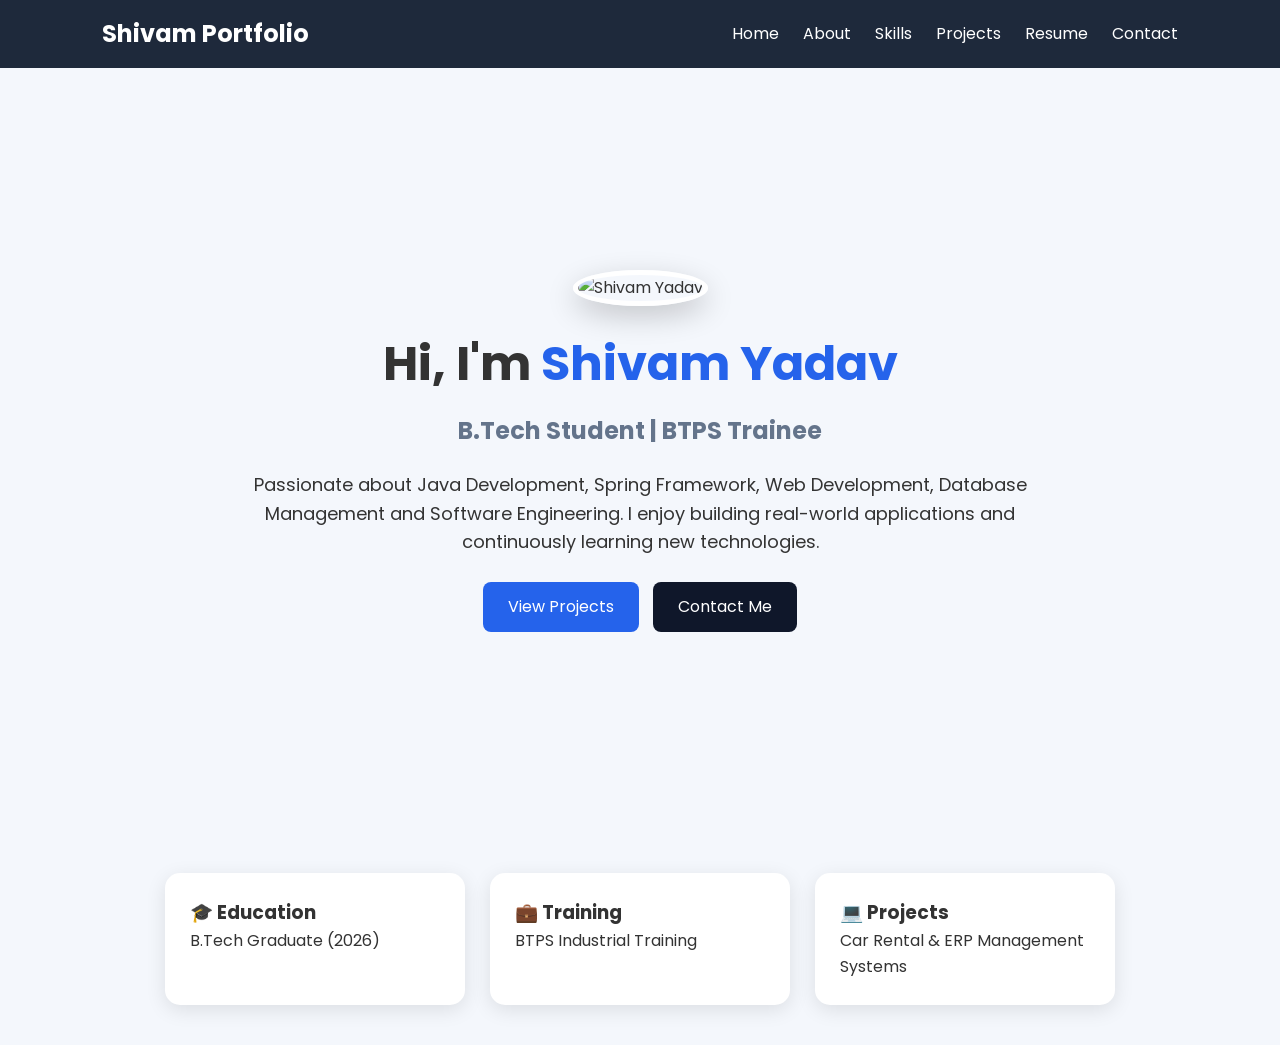
==== index.html @ 820040e4 "portfolio updated" ====
<!DOCTYPE html>
<html lang="en">
<head>
    <meta charset="UTF-8">
    <meta name="viewport" content="width=device-width, initial-scale=1.0">
    <title>Shivam Yadav | Portfolio</title>
    <link rel="stylesheet" href="style.css">
</head>
<body>

    <nav>
        <div class="logo">Shivam Portfolio</div>

        <div class="nav-links">
            <a href="index.html">Home</a>
            <a href="about.html">About</a>
            <a href="skills.html">Skills</a>
            <a href="projects.html">Projects</a>
            <a href="resume.html">Resume</a>
            <a href="contact.html">Contact</a>
        </div>
    </nav>

    <section class="hero">

        <div class="hero-content">

            <img src="images/ShivamYadavpic.jpeg"
                 alt="Shivam Yadav"
                 class="profile-pic">

            <h1>Hi, I'm <span>Shivam Yadav</span></h1>

            <h2>B.Tech Student | BTPS Trainee</h2>

            <p>
                Passionate about Java Development, Spring Framework,
                Web Development, Database Management and Software Engineering.
                I enjoy building real-world applications and continuously
                learning new technologies.
            </p>

            <div class="hero-buttons">
                <a href="projects.html" class="btn">
                    View Projects
                </a>

                <a href="contact.html" class="btn secondary-btn">
                    Contact Me
                </a>
            </div>

        </div>

    </section>

    <section class="highlights">

        <div class="card">
            <h3>🎓 Education</h3>
            <p>B.Tech Graduate (2026)</p>
        </div>

        <div class="card">
            <h3>💼 Training</h3>
            <p>BTPS Industrial Training</p>
        </div>

        <div class="card">
            <h3>💻 Projects</h3>
            <p>Car Rental & ERP Management Systems</p>
        </div>

    </section>

    <script src="script.js"></script>

</body>
</html>
---- style.css ----
/* Google Font */
@import url('https://fonts.googleapis.com/css2?family=Poppins:wght@300;400;500;600;700&display=swap');

*{
    margin:0;
    padding:0;
    box-sizing:border-box;
    font-family:'Poppins',sans-serif;
}

body{
    background:#f4f7fc;
    color:#333;
    line-height:1.6;
}

/* Navbar */

nav{
    background:#1e293b;
    display:flex;
    justify-content:space-between;
    align-items:center;
    padding:15px 8%;
    position:sticky;
    top:0;
    z-index:1000;
}

.logo{
    color:white;
    font-size:24px;
    font-weight:700;
}

.nav-links a{
    color:white;
    text-decoration:none;
    margin-left:20px;
    transition:0.3s;
}

.nav-links a:hover{
    color:#38bdf8;
}

/* Hero Section */

.hero{
    min-height:85vh;
    display:flex;
    justify-content:center;
    align-items:center;
    text-align:center;
    padding:40px 20px;
}

.hero-content{
    max-width:800px;
}

.profile-pic{
    width:220px;
    height:220px;
    border-radius:50%;
    object-fit:cover;
    border:5px solid white;
    box-shadow:0 10px 30px rgba(0,0,0,0.2);
    margin-bottom:20px;
}

.hero h1{
    font-size:48px;
    margin-bottom:10px;
}

.hero h1 span{
    color:#2563eb;
}

.hero h2{
    color:#64748b;
    margin-bottom:20px;
}

.hero p{
    font-size:18px;
    margin-bottom:25px;
}

/* Buttons */

.btn{
    display:inline-block;
    background:#2563eb;
    color:white;
    text-decoration:none;
    padding:12px 25px;
    border-radius:8px;
    transition:0.3s;
    border:none;
    cursor:pointer;
}

.btn:hover{
    transform:translateY(-3px);
}

.secondary-btn{
    background:#0f172a;
    margin-left:10px;
}

/* Cards */

.highlights,
.education-section,
.project-container{
    display:flex;
    justify-content:center;
    flex-wrap:wrap;
    gap:25px;
    padding:40px 20px;
}

.card,
.education-card,
.project-card,
.about-card,
.contact-card{
    background:white;
    border-radius:15px;
    padding:25px;
    box-shadow:0 5px 20px rgba(0,0,0,0.1);
    transition:0.3s;
}

.card:hover,
.education-card:hover,
.project-card:hover,
.contact-card:hover{
    transform:translateY(-8px);
}

.card{
    width:300px;
}

.education-card{
    width:350px;
}

.project-card{
    width:400px;
}

.project-card ul{
    margin-top:10px;
    padding-left:20px;
}

.project-card button{
    margin-top:15px;
}

/* About */

.about-section{
    padding:60px 20px;
    display:flex;
    justify-content:center;
}

.about-card{
    max-width:900px;
    line-height:1.8;
}

/* Contact */

.contact-section{
    padding:60px 20px;
    text-align:center;
}

.contact-subtitle{
    margin-top:10px;
    margin-bottom:30px;
    color:#64748b;
}

.contact-card{
    max-width:700px;
    margin:auto;
}

.contact-item{
    margin:20px 0;
}

.contact-item a{
    text-decoration:none;
    color:#2563eb;
    font-weight:500;
}

.contact-buttons{
    margin-top:25px;
    display:flex;
    justify-content:center;
    gap:15px;
    flex-wrap:wrap;
}

/* Skills */

.skills-container{
    display:flex;
    justify-content:center;
    flex-wrap:wrap;
    gap:15px;
    padding:30px;
}

.skill-card{
    background:white;
    padding:15px 25px;
    border-radius:10px;
    box-shadow:0 4px 15px rgba(0,0,0,0.1);
    transition:0.3s;
}

.skill-card:hover{
    transform:scale(1.05);
}

/* Footer */

footer{
    background:#1e293b;
    color:white;
    text-align:center;
    padding:20px;
    margin-top:40px;
}

/* Responsive */

@media(max-width:768px){

    nav{
        flex-direction:column;
    }

    .nav-links{
        margin-top:10px;
    }

    .nav-links a{
        display:inline-block;
        margin:8px;
    }

    .hero h1{
        font-size:35px;
    }

    .profile-pic{
        width:170px;
        height:170px;
    }

    .project-card,
    .education-card,
    .card{
        width:100%;
    }
}
.skills-section{
    padding:60px 20px;
    text-align:center;
}

.skills-section h1{
    margin-bottom:15px;
}

.skills-intro{
    max-width:700px;
    margin:0 auto 30px;
    color:#64748b;
}

.skill-card{
    width:280px;
    background:white;
    padding:25px;
    border-radius:15px;
    box-shadow:0 5px 20px rgba(0,0,0,0.1);
    transition:0.3s;
}

.skill-card h3{
    margin-bottom:10px;
}

.skill-card:hover{
    transform:translateY(-8px);
}
.resume-section{
    min-height:70vh;
    display:flex;
    justify-content:center;
    align-items:center;
    padding:40px 20px;
}

.resume-card{
    max-width:700px;
    text-align:center;
    background:white;
    padding:40px;
    border-radius:15px;
    box-shadow:0 5px 20px rgba(0,0,0,0.1);
}

.resume-card h1{
    margin-bottom:15px;
}

.resume-card p{
    margin-bottom:25px;
    line-height:1.8;
}

.resume-buttons{
    display:flex;
    justify-content:center;
    gap:15px;
    flex-wrap:wrap;
}
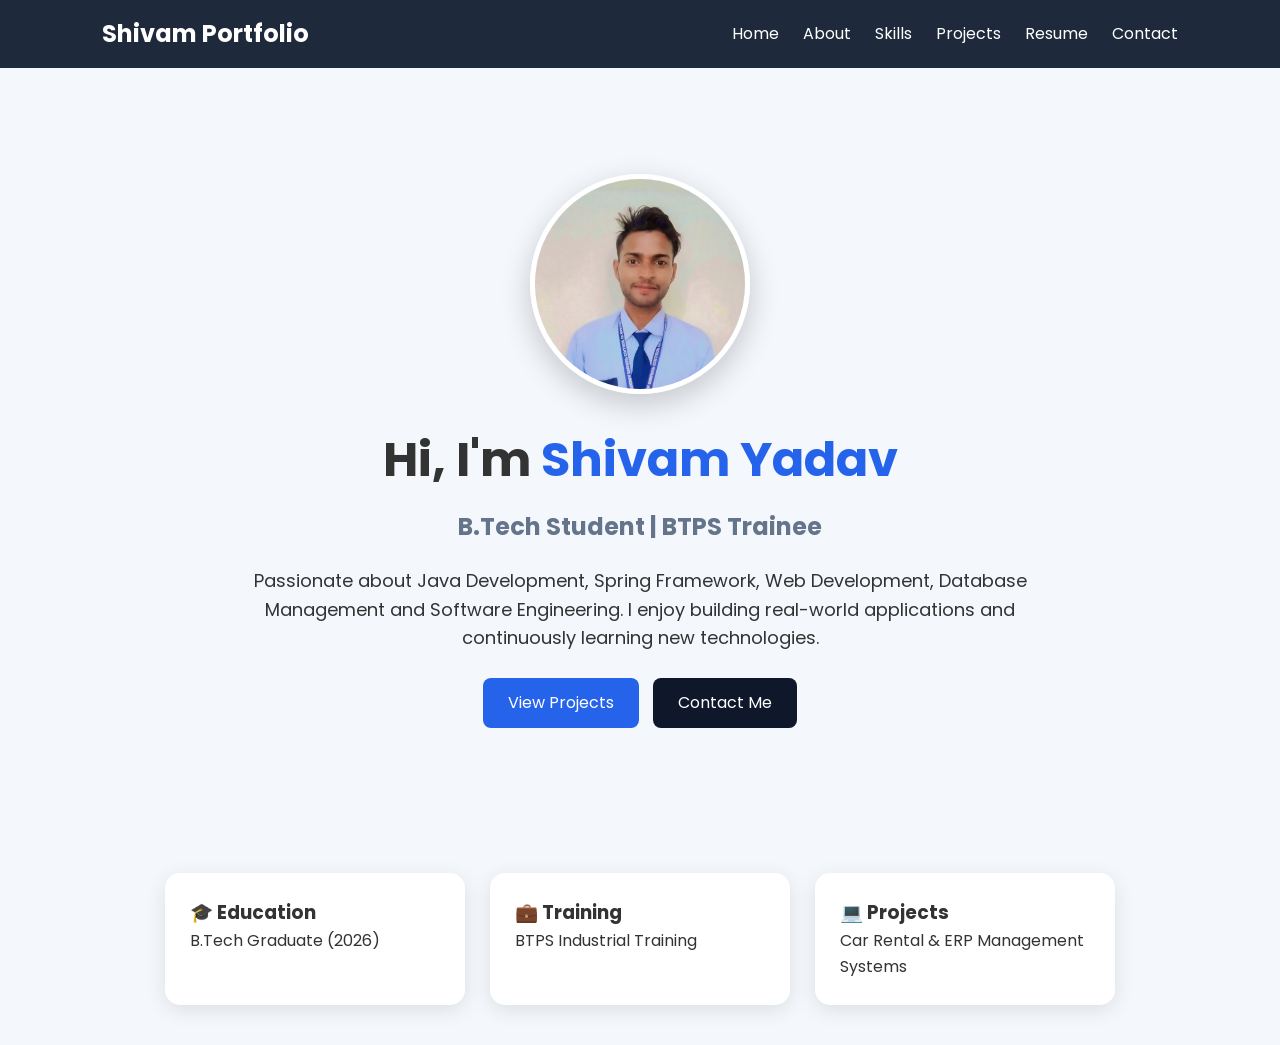
==== commit 97ff9b79: "fixed image case sensitivity" ====
--- a/index.html
+++ b/index.html
@@ -25,7 +25,7 @@
 
         <div class="hero-content">
 
-            <img src="images/ShivamYadavpic.jpeg"
+            <img src="images/ShivamYadavPic.jpeg"
                  alt="Shivam Yadav"
                  class="profile-pic">
 
